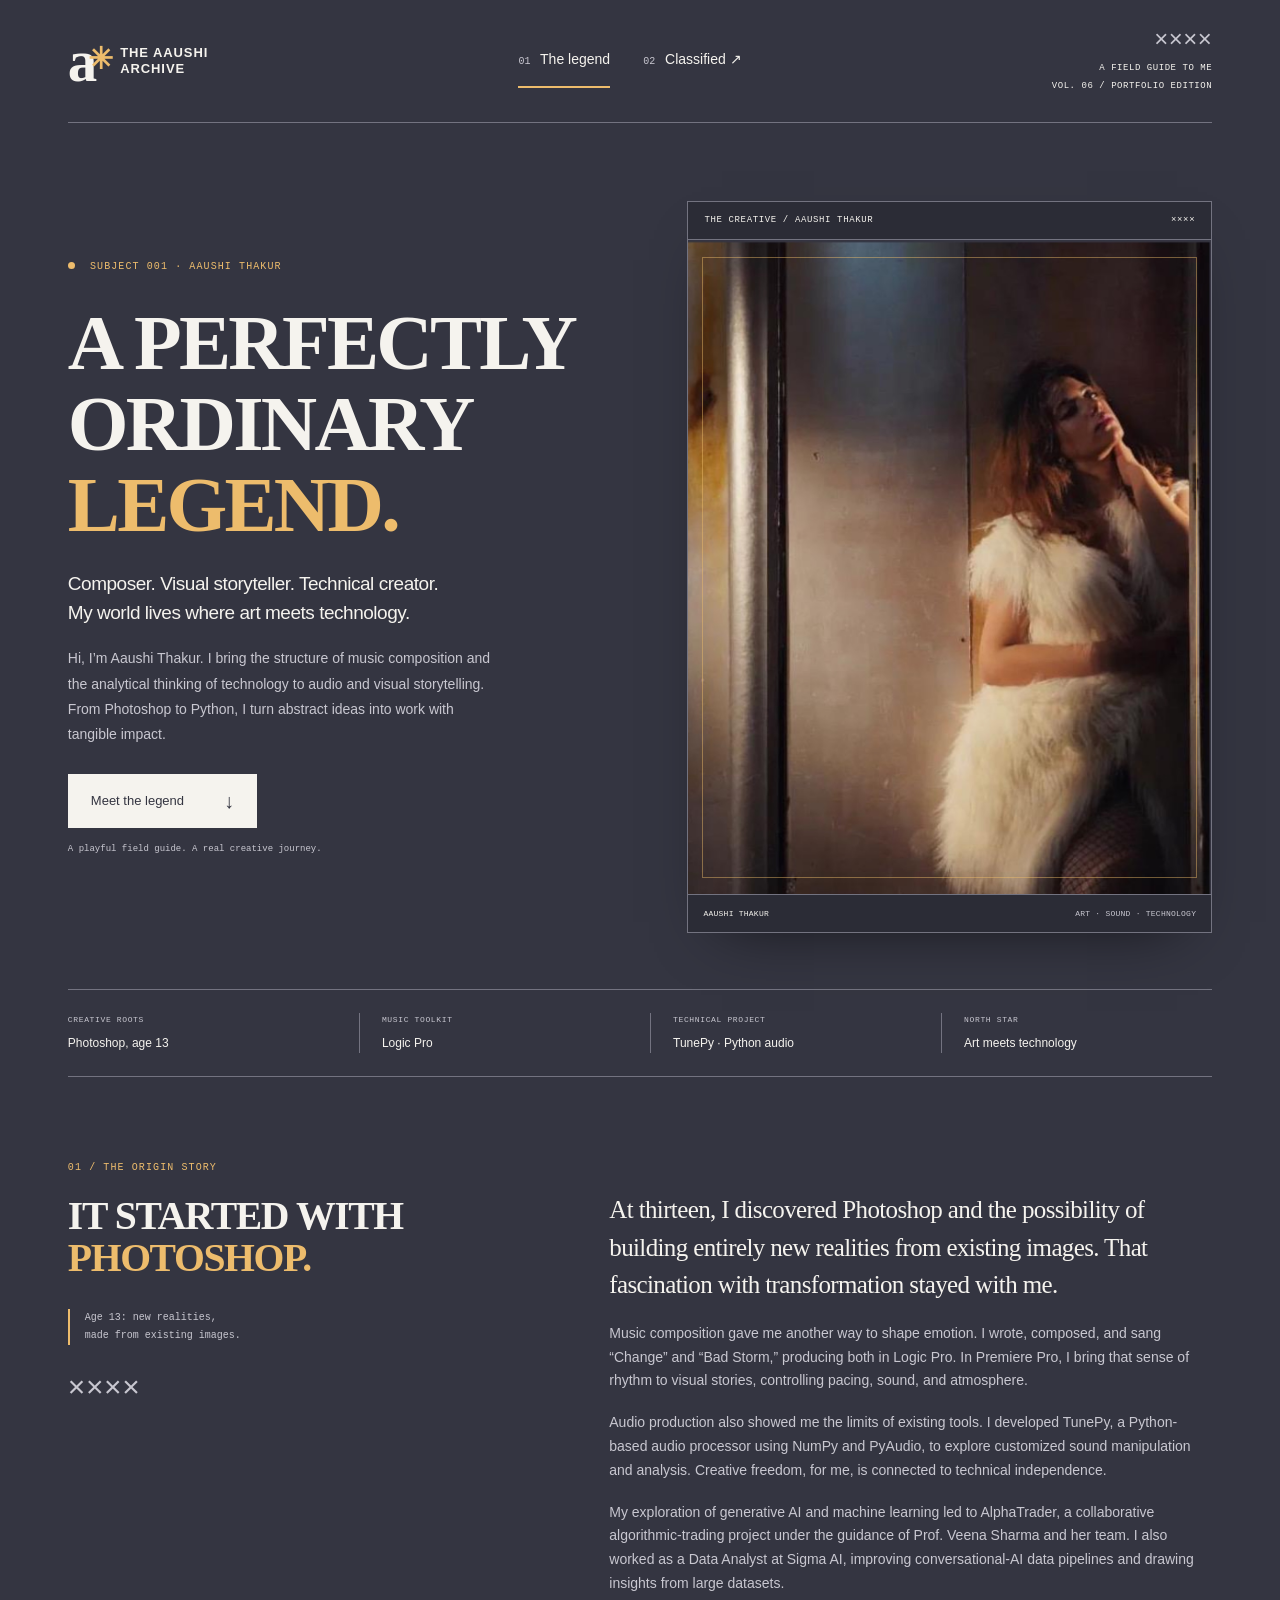
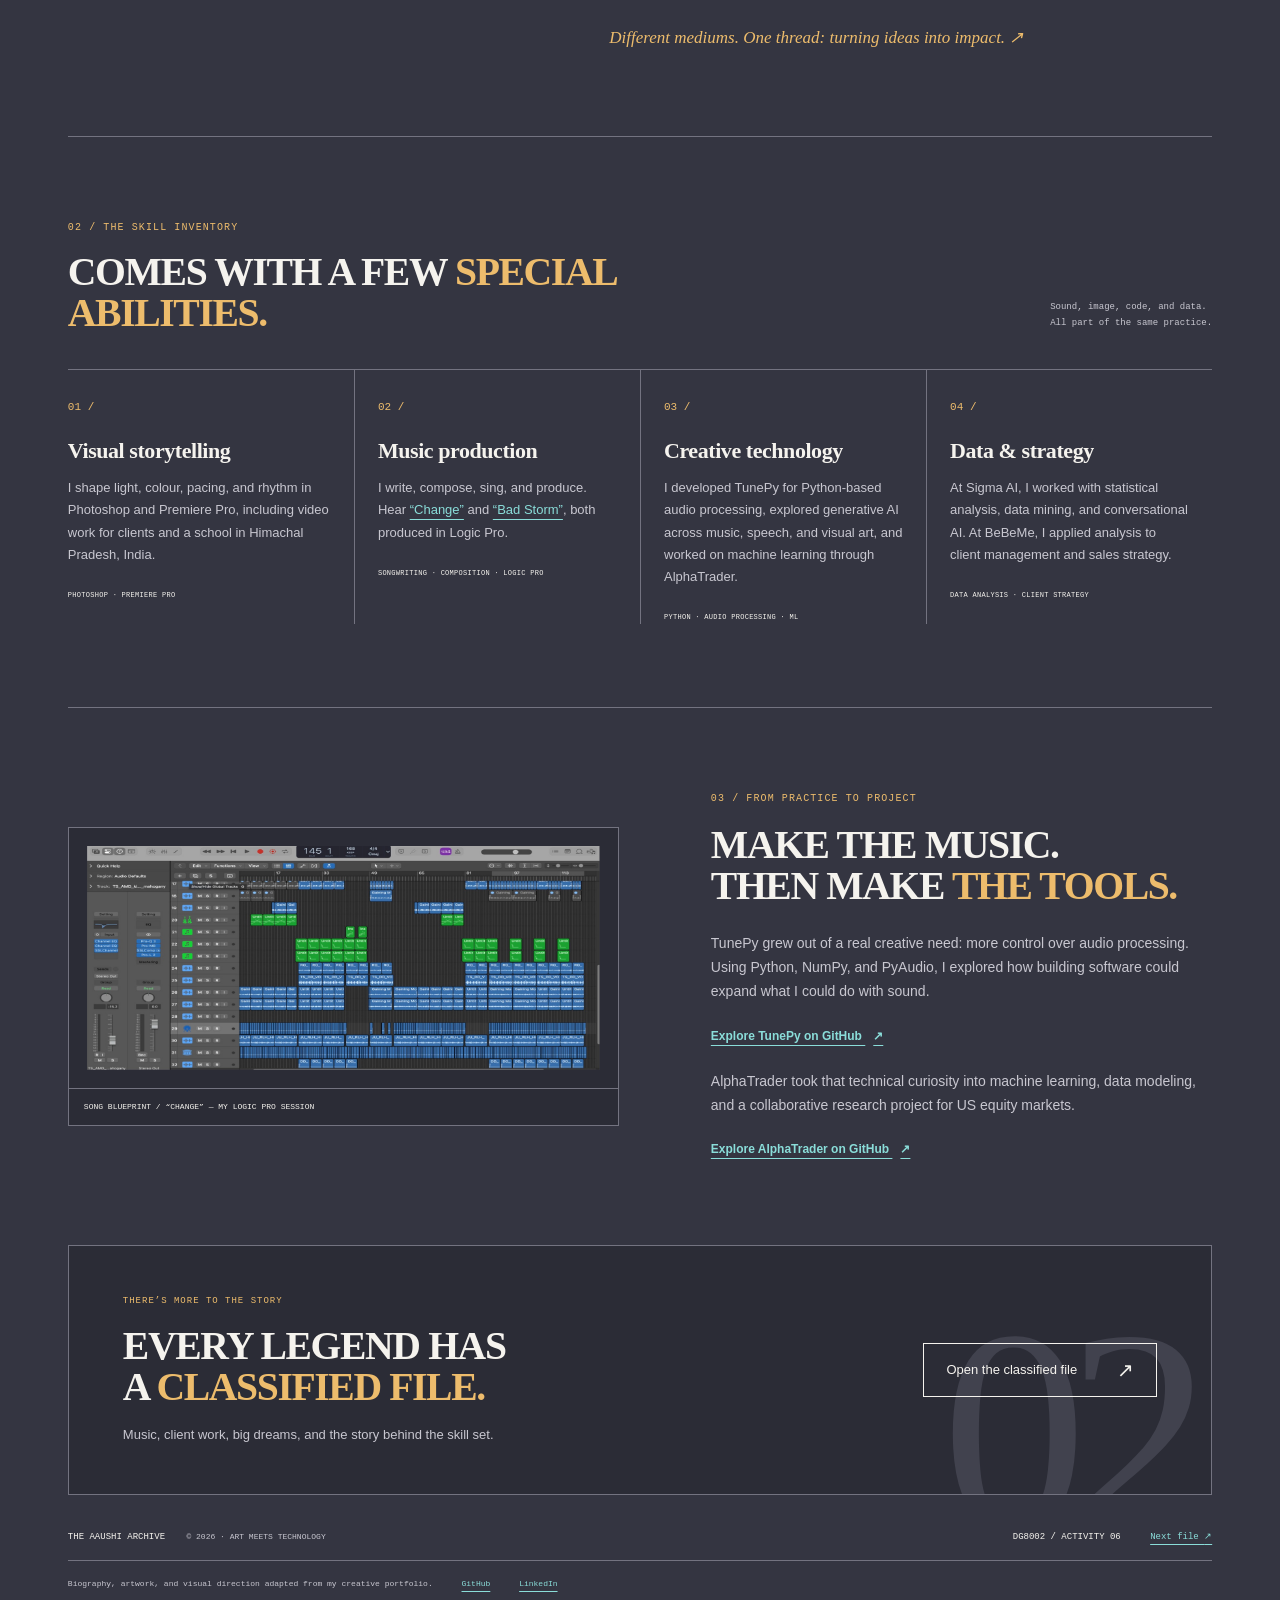
==== index.html @ 9a1c53f9 "My Introduction Website" ====
<!DOCTYPE html>
<html lang="en">
  <head>
    <meta charset="UTF-8">
    <meta name="viewport" content="width=device-width, initial-scale=1.0">
    <meta name="description" content="Meet Aaushi Thakur: composer, visual storyteller, and technical creator. Explore her journey through Photoshop, music production, Python audio tools, and machine learning.">
    <meta name="theme-color" content="#343541">
    <title>The Aaushi Archive — A Totally Accurate Guide to Me</title>
    <link rel="icon" href="assets/favicon.svg" type="image/svg+xml">
    <link rel="stylesheet" href="styles.css">
  </head>
  <body>
    <a class="skip-link" href="#main">Skip to content</a>
    <div class="page-shell">
      <header class="site-header">
        <a class="brand" href="index.html" aria-label="The Aaushi Archive — home"><span class="brand-mark" aria-hidden="true">a<span>✳</span></span><span>THE AAUSHI<br>ARCHIVE</span></a>
        <nav aria-label="Main navigation">
          <a href="index.html" aria-current="page"><span class="nav-number">01</span> The legend</a>
          <a href="Classified.html"><span class="nav-number">02</span> Classified <span aria-hidden="true">↗</span></a>
        </nav>
        <span class="header-note">A FIELD GUIDE TO ME<br>VOL. 06 / PORTFOLIO EDITION</span>
      </header>
      <main id="main">
        <section class="hero" aria-labelledby="intro-title">
          <div class="hero-copy">
            <p class="eyebrow"><span class="status-dot" aria-hidden="true"></span> SUBJECT 001 · AAUSHI THAKUR</p>
            <h1 id="intro-title">A perfectly<br>ordinary<br><em>legend.</em></h1>
            <p class="hero-description">Composer. Visual storyteller. Technical creator.<br class="desktop-break"> My world lives where art meets technology.</p>
            <p class="intro-note">Hi, I’m Aaushi Thakur. I bring the structure of music composition and the analytical thinking of technology to audio and visual storytelling. From Photoshop to Python, I turn abstract ideas into work with tangible impact.</p>
            <a class="button" href="#origin">Meet the legend <span aria-hidden="true">↓</span></a>
            <p class="small-note">A playful field guide. A real creative journey.</p>
          </div>
          <figure class="portrait-figure">
            <div class="portrait-label">
              <span>THE CREATIVE / AAUSHI THAKUR</span>
              <span aria-hidden="true">××××</span>
            </div>
            <img src="assets/aaushi-white-fur-portrait.jpg" width="2093" height="1420" fetchpriority="high" decoding="async" alt="Portrait of Aaushi Thakur wearing white fur against an industrial metal wall in warm, moody light.">
            <figcaption><span>AAUSHI THAKUR</span><span>ART · SOUND · TECHNOLOGY</span></figcaption>
          </figure>
        </section>
        <div class="specimen-strip" role="group" aria-label="Creative profile at a glance">
          <p><span>CREATIVE ROOTS</span> Photoshop, age 13</p>
          <p><span>MUSIC TOOLKIT</span> Logic Pro</p>
          <p><span>TECHNICAL PROJECT</span> TunePy · Python audio</p>
          <p><span>NORTH STAR</span> Art meets technology</p>
        </div>
        <section class="origin-section section-space" id="origin" aria-labelledby="origin-title">
          <div class="section-intro">
            <p class="eyebrow">01 / THE ORIGIN STORY</p>
            <h2 id="origin-title">It started with<br><em>Photoshop.</em></h2>
            <p class="margin-note">Age 13: new realities,<br>made from existing images.</p>
          </div>
          <div class="origin-story">
            <p class="lead">At thirteen, I discovered Photoshop and the possibility of building entirely new realities from existing images. That fascination with transformation stayed with me.</p>
            <p>Music composition gave me another way to shape emotion. I wrote, composed, and sang “Change” and “Bad Storm,” producing both in Logic Pro. In Premiere Pro, I bring that sense of rhythm to visual stories, controlling pacing, sound, and atmosphere.</p>
            <p>Audio production also showed me the limits of existing tools. I developed TunePy, a Python-based audio processor using NumPy and PyAudio, to explore customized sound manipulation and analysis. Creative freedom, for me, is connected to technical independence.</p>
            <p>My exploration of generative AI and machine learning led to AlphaTrader, a collaborative algorithmic-trading project under the guidance of Prof. Veena Sharma and her team. I also worked as a Data Analyst at Sigma AI, improving conversational-AI data pipelines and drawing insights from large datasets.</p>
            <p class="handwritten-note">Different mediums. One thread: turning ideas into impact. <span aria-hidden="true">↗</span></p>
          </div>
        </section>
        <section class="abilities-section section-space" id="abilities" aria-labelledby="abilities-title">
          <div class="section-heading">
            <div>
              <p class="eyebrow">02 / THE SKILL INVENTORY</p>
              <h2 id="abilities-title">Comes with a few <em>special abilities.</em></h2>
            </div>
            <p>Sound, image, code, and data.<br>All part of the same practice.</p>
          </div>
          <ul class="ability-list">
            <li>
              <span class="ability-number" aria-hidden="true">01 /</span>
              <h3>Visual storytelling</h3>
              <p>I shape light, colour, pacing, and rhythm in Photoshop and Premiere Pro, including video work for clients and a school in Himachal Pradesh, India.</p>
              <span class="skill-tag">PHOTOSHOP · PREMIERE PRO</span>
            </li>
            <li>
              <span class="ability-number" aria-hidden="true">02 /</span>
              <h3>Music production</h3>
              <p>I write, compose, sing, and produce. Hear <a href="https://drive.google.com/file/d/1lHbzd5vDPGWAVxZkyqDGx-YclH-ZQ3bs/view?usp=drive_link">“Change”</a> and <a href="https://drive.google.com/file/d/1rEpAM7dPAzWZSKZntVN8o9pRgcnhwko2/view?usp=drive_link">“Bad Storm”</a>, both produced in Logic Pro.</p>
              <span class="skill-tag">SONGWRITING · COMPOSITION · LOGIC PRO</span>
            </li>
            <li>
              <span class="ability-number" aria-hidden="true">03 /</span>
              <h3>Creative technology</h3>
              <p>I developed TunePy for Python-based audio processing, explored generative AI across music, speech, and visual art, and worked on machine learning through AlphaTrader.</p>
              <span class="skill-tag">PYTHON · AUDIO PROCESSING · ML</span>
            </li>
            <li>
              <span class="ability-number" aria-hidden="true">04 /</span>
              <h3>Data &amp; strategy</h3>
              <p>At Sigma AI, I worked with statistical analysis, data mining, and conversational AI. At BeBeMe, I applied analysis to client management and sales strategy.</p>
              <span class="skill-tag">DATA ANALYSIS · CLIENT STRATEGY</span>
            </li>
          </ul>
        </section>
        <section class="workshop-section section-space" aria-labelledby="workshop-title">
          <figure class="workshop-image">
            <img src="assets/portfolio-change-session.jpg" width="1576" height="688" loading="lazy" alt="The Logic Pro production session for Aaushi’s song Change, showing layered blue and green tracks arranged along the timeline.">
            <figcaption>SONG BLUEPRINT / “CHANGE” — MY LOGIC PRO SESSION</figcaption>
          </figure>
          <div class="workshop-copy">
            <p class="eyebrow">03 / FROM PRACTICE TO PROJECT</p>
            <h2 id="workshop-title">Make the music.<br>Then make <em>the tools.</em></h2>
            <p>TunePy grew out of a real creative need: more control over audio processing. Using Python, NumPy, and PyAudio, I explored how building software could expand what I could do with sound.</p>
            <a class="text-link" href="https://github.com/aaushithakur/TunePy">Explore TunePy on GitHub <span aria-hidden="true">↗</span></a>
            <p>AlphaTrader took that technical curiosity into machine learning, data modeling, and a collaborative research project for US equity markets.</p>
            <a class="text-link" href="https://github.com/aaushithakur/AlphaTrader">Explore AlphaTrader on GitHub <span aria-hidden="true">↗</span></a>
          </div>
        </section>
        <section class="next-file" aria-labelledby="next-title">
          <div>
            <p class="eyebrow">THERE’S MORE TO THE STORY</p>
            <h2 id="next-title">Every legend has<br>a <em>classified file.</em></h2>
            <p>Music, client work, big dreams, and the story behind the skill set.</p>
          </div>
          <a class="button button-light" href="Classified.html">Open the classified file <span aria-hidden="true">↗</span></a>
          <span class="file-number" aria-hidden="true">02</span>
        </section>
      </main>
      <footer class="site-footer">
        <p>THE AAUSHI ARCHIVE <span>© 2026 · ART MEETS TECHNOLOGY</span></p>
        <p>DG8002 / ACTIVITY 06 <a href="Classified.html">Next file <span aria-hidden="true">↗</span></a></p>
        <p class="footer-disclaimer">Biography, artwork, and visual direction adapted from my creative portfolio. <a href="https://github.com/aaushithakur">GitHub</a> <a href="https://www.linkedin.com/in/aaushi-thakur/">LinkedIn</a></p>
      </footer>
    </div>
  </body>
</html>
---- styles.css ----
/* Portfolio edition: charcoal, ivory serif type, fine frames, teal, and gold. */
:root {
  color-scheme: dark;
  --paper: #343541;
  --ink: #f5f3ee;
  --muted: #c8c7d0;
  --accent: #edbc6c;
  --link: #8addd9;
  --line: #737380;
  --wash: #3b3c49;
  --surface: #2b2c36;
  --serif: "Times New Roman", Georgia, serif;
  --sans: "Avenir Next", Avenir, "Segoe UI", sans-serif;
  --mono: "SFMono-Regular", Consolas, "Liberation Mono", monospace;
}
* { box-sizing: border-box; }
html { scroll-behavior: smooth; scroll-padding-top: 24px; }
body { margin: 0; color: var(--ink); background: var(--paper); font-family: var(--sans); font-size: 16px; line-height: 1.7; }
::selection { color: var(--paper); background: var(--ink); }
a { color: inherit; text-underline-offset: 5px; }
a:hover { color: var(--accent); }
a:focus-visible { outline: 3px solid var(--accent); outline-offset: 6px; }
.ability-list a, .facts-list a, .text-link, .site-footer a { color: var(--link); }
.ability-list a:hover, .facts-list a:hover, .text-link:hover, .site-footer a:hover { color: var(--accent); }
img { display: block; max-width: 100%; height: auto; }
figure, p, h1, h2, h3 { margin: 0; }
p + p { margin-top: 18px; }
h1, h2 { font-family: var(--serif); font-weight: 700; letter-spacing: -0.035em; line-height: 1.04; text-transform: uppercase; }
h1 { font-size: clamp(52px, 6.1vw, 92px); }
h2 { font-size: clamp(32px, 3.1vw, 46px); }
h3 { font-family: var(--serif); font-size: 22px; line-height: 1.25; font-weight: 700; letter-spacing: -0.02em; }
em { color: var(--accent); font-style: normal; font-weight: inherit; }
.page-shell { max-width: 1512px; margin-inline: auto; padding-inline: clamp(22px, 5.3vw, 80px); }
.skip-link { position: fixed; top: -100px; left: 20px; z-index: 10; padding: 12px 22px; color: var(--paper); background: var(--ink); }
.skip-link:focus { top: 12px; }
.site-header { min-height: 123px; display: flex; align-items: center; gap: 35px; border-bottom: 1px solid var(--line); }
.brand { display: flex; align-items: center; gap: 12px; text-decoration: none; font-size: 13px; font-weight: 750; line-height: 1.25; letter-spacing: 0.07em; }
.brand-mark { font-family: var(--serif); font-weight: 700; font-size: 59px; letter-spacing: -0.12em; line-height: 1; }
.brand-mark span { display: inline-block; color: var(--accent); font-family: var(--sans); font-size: 30px; transform: translate(-2px, -12px); }
.site-header nav { display: flex; align-self: stretch; align-items: center; gap: 33px; margin-inline: auto; }
.site-header nav a { padding: 14px 0; text-decoration: none; font-size: 14px; border-bottom: 2px solid transparent; }
.site-header nav a[aria-current="page"] { border-color: var(--accent); }
.nav-number { font-family: var(--mono); font-size: 10px; color: var(--muted); margin-right: 6px; }
.header-note { font-family: var(--mono); font-size: 9px; letter-spacing: 0.06em; text-align: right; line-height: 1.9; }
.header-note::before { content: "××××"; display: block; color: var(--muted); font-family: var(--sans); font-size: 24px; font-weight: 200; letter-spacing: 0.02em; line-height: 1; margin-bottom: 9px; }
.hero { display: grid; grid-template-columns: 1.05fr 1fr; gap: 6%; align-items: center; padding-block: 60px 56px; }
.eyebrow { color: var(--accent); font-family: var(--mono); font-size: 10px; letter-spacing: 0.11em; line-height: 1.6; font-weight: 500; }
.status-dot { display: inline-block; width: 7px; height: 7px; border-radius: 50%; background: var(--accent); margin-right: 8px; }
.hero h1 { margin-block: 27px 25px; }
.hero-description { font-size: 19px; line-height: 1.5; letter-spacing: -0.025em; }
.intro-note { max-width: 430px; font-size: 14px; color: var(--muted); line-height: 1.8; margin-top: 19px; }
.button { display: inline-flex; align-items: center; justify-content: space-between; gap: 40px; background: var(--ink); color: var(--paper); padding: 15px 22px; font-size: 13px; text-decoration: none; margin-top: 27px; border: 1px solid var(--ink); transition: background 150ms, color 150ms; }
.button:hover { background: var(--accent); border-color: var(--accent); color: var(--paper); }
.button span { font-size: 20px; line-height: 1; }
.small-note { font-family: var(--mono); font-size: 9px; color: var(--muted); line-height: 1.8; margin-top: 13px; }
.portrait-figure { position: relative; margin-top: 18px; border: 1px solid var(--line); background: var(--surface); box-shadow: 0 24px 60px -35px rgba(0, 0, 0, 0.7); }
.portrait-figure::after { content: ""; position: absolute; inset: 55px 14px 54px; border: 1px solid rgba(237, 188, 108, 0.45); pointer-events: none; }
.portrait-label { display: flex; justify-content: space-between; gap: 12px; border-bottom: 1px solid var(--line); padding: 11px 16px; font-family: var(--mono); font-size: 9px; letter-spacing: 0.07em; }
.portrait-figure img { width: 100%; aspect-ratio: 4 / 5; object-fit: cover; object-position: right center; }
.portrait-figure figcaption { display: flex; justify-content: space-between; gap: 10px; padding: 12px 15px; font-family: var(--mono); font-size: 8px; letter-spacing: 0.03em; border-top: 1px solid var(--line); line-height: 1.7; }
.portrait-figure figcaption span:last-child { color: var(--muted); }
.specimen-strip { display: grid; grid-template-columns: repeat(4, 1fr); border-block: 1px solid var(--line); padding-block: 23px; gap: 20px; }
.specimen-strip p { margin: 0; font-size: 12px; padding-inline: 22px; border-left: 1px solid var(--line); }
.specimen-strip p:first-child { padding-left: 0; border-left: 0; }
.specimen-strip span { display: block; font-family: var(--mono); color: var(--muted); font-size: 8px; letter-spacing: 0.08em; margin-bottom: 6px; }
.section-space { padding-block: 83px; border-bottom: 1px solid var(--line); }
.origin-section, .survival-section, .ambitions-section { display: grid; grid-template-columns: 0.85fr 1.2fr; gap: 10%; }
.section-intro h2 { margin-block: 20px 24px; }
.section-intro::after { content: "××××"; display: block; margin-top: 27px; color: var(--muted); font-family: var(--sans); font-size: 30px; font-weight: 200; letter-spacing: 0.02em; line-height: 1; }
.section-intro > p:not(.eyebrow):not(.margin-note) { max-width: 350px; color: var(--muted); font-size: 14px; }
.margin-note { border-left: 2px solid var(--accent); padding-left: 15px; font-family: var(--mono); color: var(--muted); font-size: 10px; line-height: 1.8; margin-top: 30px; }
.origin-story { padding-top: 31px; max-width: 610px; }
.origin-story p { font-size: 14px; color: var(--muted); }
.origin-story .lead { font-family: var(--serif); font-size: 25px; line-height: 1.5; letter-spacing: -0.025em; color: var(--ink); }
.origin-story .handwritten-note { color: var(--accent); font-family: var(--serif); font-size: 17px; font-style: italic; margin-top: 28px; }
.section-heading { display: flex; align-items: flex-end; justify-content: space-between; gap: 30px; margin-bottom: 35px; }
.section-heading h2 { max-width: 700px; margin-top: 16px; }
.section-heading > p { font-family: var(--mono); color: var(--muted); font-size: 9px; line-height: 1.8; flex-shrink: 0; margin-bottom: 3px; }
.ability-list { list-style: none; display: grid; grid-template-columns: repeat(4, 1fr); padding: 0; margin: 0; border-top: 1px solid var(--line); }
.ability-list li { padding: 28px 23px 0; border-left: 1px solid var(--line); }
.ability-list li:first-child { padding-left: 0; border-left: 0; }
.ability-number { font-family: var(--mono); color: var(--accent); font-size: 11px; display: block; margin-bottom: 20px; }
.ability-list p { font-size: 13px; color: var(--muted); margin-top: 13px; }
.skill-tag { display: block; font-family: var(--mono); font-size: 7px; letter-spacing: 0.04em; margin-top: 24px; }
.workshop-section { display: grid; grid-template-columns: 1.1fr 1fr; gap: 8%; align-items: center; border-bottom: 0; }
.workshop-image { border: 1px solid var(--line); background: var(--surface); }
.workshop-image img { width: 100%; padding: 18px; }
.workshop-image figcaption { border-top: 1px solid var(--line); padding: 11px 15px; font-family: var(--mono); font-size: 8px; }
.workshop-copy h2 { margin-block: 18px 25px; }
.workshop-copy > p:not(.eyebrow):not(.small-note) { font-size: 14px; color: var(--muted); }
.text-link { display: inline-block; font-size: 12px; margin-top: 22px; font-weight: 600; }
.text-link span { margin-left: 8px; }
.workshop-copy .text-link + p { margin-top: 22px; }
.next-file { display: flex; justify-content: space-between; align-items: center; gap: 30px; position: relative; overflow: hidden; padding: 48px 54px; background: var(--surface); color: var(--ink); border: 1px solid var(--line); }
.next-file > div, .next-file > a { position: relative; z-index: 1; }
.next-file .eyebrow { color: var(--accent); font-size: 9px; }
.next-file h2 { margin-block: 18px 15px; }
.next-file h2 em { color: var(--accent); }
.next-file p:not(.eyebrow) { font-size: 13px; max-width: 400px; color: var(--muted); }
.button-light { background: transparent; color: var(--ink); border-color: var(--ink); margin: 0; flex-shrink: 0; }
.file-number { position: absolute; right: 20px; bottom: -83px; color: #41424e; font-size: 290px; font-family: var(--serif); line-height: 1; letter-spacing: -0.07em; pointer-events: none; }
.site-footer { display: flex; flex-wrap: wrap; justify-content: space-between; gap: 15px; padding-block: 35px 24px; font-family: var(--mono); font-size: 9px; }
.site-footer p { margin: 0; }
.site-footer p > span { margin-left: 16px; color: var(--muted); font-size: 8px; }
.site-footer a { margin-left: 24px; }
.site-footer .footer-disclaimer { width: 100%; font-size: 8px; color: var(--muted); border-top: 1px solid var(--line); padding-top: 16px; }
/* Classified file */
.classified-hero { display: grid; grid-template-columns: 1.15fr 0.85fr; gap: 12%; align-items: center; padding-block: 64px; }
.classified-hero h1 { margin-block: 28px; }
.classified-hero .hero-description { max-width: 400px; }
.dossier-cover { position: relative; background: var(--wash); border: 1px solid var(--line); padding: 27px 29px; outline: 1px solid var(--line); outline-offset: 9px; }
.dossier-cover > .eyebrow { font-size: 8px; border-bottom: 1px solid var(--line); padding-bottom: 15px; }
.dossier-symbol { display: block; color: var(--muted); font-size: 37px; font-weight: 200; line-height: 1; margin-block: 24px 22px; letter-spacing: 0.02em; }
.restricted-stamp { color: var(--accent); border: 1px solid var(--accent); display: inline-block; padding: 5px 10px; font-family: var(--mono); font-size: 12px; font-weight: 500; letter-spacing: 0.1em; margin-bottom: 22px; }
.dossier-title { font-family: var(--serif); font-size: 31px; font-weight: 700; line-height: 1.1; letter-spacing: -0.025em; }
.dossier-details { border-top: 1px solid var(--line); margin-top: 24px; padding-top: 15px; }
.dossier-details p { margin: 7px 0; font-size: 11px; }
.dossier-details span { display: inline-block; width: 102px; font-family: var(--mono); font-size: 8px; color: var(--muted); }
.dossier-cover .small-note { border-top: 1px solid var(--line); padding-top: 14px; font-size: 8px; }
.section-nav { display: grid; grid-template-columns: repeat(4, 1fr); border-block: 1px solid var(--line); }
.section-nav a { display: flex; justify-content: space-between; gap: 10px; text-decoration: none; font-family: var(--mono); font-size: 10px; padding: 20px 16px; border-right: 1px solid var(--line); }
.section-nav a:first-child { padding-left: 0; }
.section-nav a:last-child { border-right: 0; }
.facts-list { display: grid; grid-template-columns: repeat(3, 1fr); gap: 35px; list-style: none; padding: 0; margin: 0; }
.facts-list li { padding-top: 22px; border-top: 1px solid var(--line); }
.fact-symbol { display: block; font-family: var(--serif); font-size: 57px; color: var(--accent); line-height: 1; margin-bottom: 24px; }
.facts-list .eyebrow { font-size: 8px; margin-bottom: 12px; }
.facts-list h3 { max-width: 280px; font-size: 23px; }
.facts-list p:last-child { color: var(--muted); font-size: 13px; margin-top: 15px; }
.survival-list { counter-reset: step; list-style: none; margin: 0; padding: 0; }
.survival-list li { counter-increment: step; padding: 0 0 24px 53px; margin-bottom: 24px; position: relative; border-bottom: 1px solid var(--line); }
.survival-list li:last-child { border-bottom: 0; padding-bottom: 0; margin-bottom: 0; }
.survival-list li::before { content: counter(step, decimal-leading-zero); position: absolute; left: 0; top: 1px; color: var(--accent); font-family: var(--mono); font-size: 13px; }
.survival-list p { font-size: 13px; color: var(--muted); margin-top: 8px; }
.weakness-grid { display: grid; grid-template-columns: 0.85fr 1.2fr; gap: 10%; }
.weakness-callout { padding: 30px; border: 1px solid var(--line); background: var(--wash); font-family: var(--serif); font-size: 23px; line-height: 1.4; }
.weakness-callout > span { display: block; color: var(--accent); font-size: 55px; line-height: 1; margin-bottom: 26px; }
.weakness-callout strong { font-weight: 400; font-size: 34px; letter-spacing: -0.03em; }
.weakness-copy h3:not(:first-child) { margin-top: 22px; }
.weakness-copy p { font-size: 13px; color: var(--muted); margin-top: 8px; }
.ambitions-section { border-bottom: 0; }
.ambitions-list { padding: 0; margin: 0; list-style: none; }
.ambitions-list li { border-left: 1px solid var(--accent); padding: 0 0 30px 26px; position: relative; }
.ambitions-list li:last-child { padding-bottom: 0; }
.ambitions-list li::before { content: ""; position: absolute; left: -4px; top: 7px; width: 7px; height: 7px; background: var(--accent); border-radius: 50%; }
.ambitions-list .eyebrow { color: var(--accent); font-size: 8px; }
.ambitions-list h3 { margin-top: 6px; }
.ambitions-list p { color: var(--muted); font-size: 13px; margin-top: 8px; }
@media (min-width: 1512px) { h1 { font-size: 92px; } }
@media (max-width: 1050px) {
  .header-note { display: none; }
  .site-header nav { margin-left: auto; margin-right: 0; }
  .hero { gap: 5%; }
  .hero-description { font-size: 17px; }
  .intro-note { font-size: 13px; }
  .ability-list { grid-template-columns: repeat(2, 1fr); gap: 30px 0; }
  .ability-list li:nth-child(3) { border-left: 0; padding-left: 0; }
  .section-heading > p { display: none; }
  .section-space { padding-block: 64px; }
  .next-file { padding: 40px 30px; }
  .classified-hero { gap: 7%; }
  .dossier-cover { padding: 24px; }
  .restricted-stamp { font-size: 14px; right: 10px; }
}
@media (max-width: 720px) {
  .site-header { min-height: 96px; gap: 15px; }
  .brand { font-size: 10px; gap: 6px; }
  .brand-mark { font-size: 45px; }
  .brand-mark span { font-size: 23px; }
  .site-header nav { gap: 17px; }
  .site-header nav a { font-size: 12px; }
  .nav-number { display: none; }
  .hero { grid-template-columns: 1fr; gap: 35px; padding-block: 38px; }
  .hero h1 { font-size: clamp(44px, 11.6vw, 72px); }
  .hero-description { font-size: 18px; }
  .intro-note { max-width: 480px; font-size: 14px; }
  .portrait-figure { max-width: 500px; width: calc(100% - 8px); margin: 0; }
  .portrait-figure img { max-height: 520px; object-fit: cover; object-position: right center; }
  .specimen-strip { grid-template-columns: repeat(2, 1fr); gap: 24px 14px; }
  .specimen-strip p { font-size: 11px; padding-left: 14px; }
  .specimen-strip p:nth-child(3) { border-left: 0; padding-left: 0; }
  .origin-section, .survival-section, .ambitions-section, .weakness-grid { grid-template-columns: 1fr; gap: 30px; }
  .section-space { padding-block: 48px; }
  h2 { font-size: clamp(30px, 7.6vw, 40px); }
  .section-intro h2 { margin-top: 14px; }
  .margin-note { margin-top: 23px; }
  .origin-story { padding-top: 0; }
  .origin-story .lead { font-size: 23px; }
  .ability-list li { padding: 22px 16px 0; }
  .ability-list h3 { font-size: 19px; }
  .skill-tag { font-size: 7px; }
  .workshop-section { grid-template-columns: 1fr; gap: 30px; }
  .workshop-image { order: 1; }
  .next-file { flex-direction: column; align-items: flex-start; padding: 32px 24px; gap: 25px; }
  .next-file h2 { font-size: clamp(27px, 7vw, 38px); }
  .next-file p:not(.eyebrow) { max-width: 300px; }
  .file-number { font-size: 240px; bottom: -65px; right: 0; }
  .site-footer { flex-direction: column; gap: 12px; }
  .site-footer p > span { display: block; margin: 5px 0 0; }
  .site-footer .footer-disclaimer { margin-top: 3px; }
  .classified-hero { grid-template-columns: 1fr; padding-block: 38px 46px; gap: 34px; }
  .classified-hero h1 { font-size: clamp(48px, 12vw, 78px); }
  .dossier-cover { max-width: 380px; width: calc(100% - 12px); margin-inline: auto; }
  .section-nav { grid-template-columns: repeat(2, 1fr); }
  .section-nav a { font-size: 9px; }
  .section-nav a:nth-child(2) { border-right: 0; }
  .section-nav a:nth-child(3) { padding-left: 0; }
  .section-nav a:nth-child(-n+2) { border-bottom: 1px solid var(--line); }
  .facts-list { grid-template-columns: 1fr; gap: 28px; }
  .facts-list li { padding-left: 60px; position: relative; }
  .fact-symbol { position: absolute; left: 0; top: 24px; font-size: 40px; }
  .facts-list h3 { max-width: none; }
  .weakness-callout strong br { display: none; }
}
@media (prefers-reduced-motion: reduce) {
  html { scroll-behavior: auto; }
  .button { transition: none; }
}
@media print {
  body { --paper: white; --ink: #17171c; --muted: #40404b; --accent: #62431d; --line: #b5b5b5; --wash: #f5f5f5; --link: #1b5357; --surface: white; background: white; color: black; font-size: 11pt; }
  .page-shell { padding: 0; max-width: none; }
  .site-header { min-height: 70px; }
  .site-header nav, .button, .next-file, .section-nav, .skip-link { display: none; }
  .hero, .classified-hero { padding-block: 25px; }
  h1, .hero h1, .classified-hero h1 { font-size: 54pt; }
  h2 { font-size: 28pt; }
  .section-space { padding-block: 25px; }
  .portrait-figure, .workshop-image, .dossier-cover { break-inside: avoid; }
  .portrait-figure { box-shadow: none; }
  .dossier-cover { transform: none; box-shadow: none; }
  .ability-list li, .facts-list li, .survival-list li, .ambitions-list li { break-inside: avoid; }
  a[href^="https://"]::after { content: " (" attr(href) ")"; font-size: 8pt; }
}
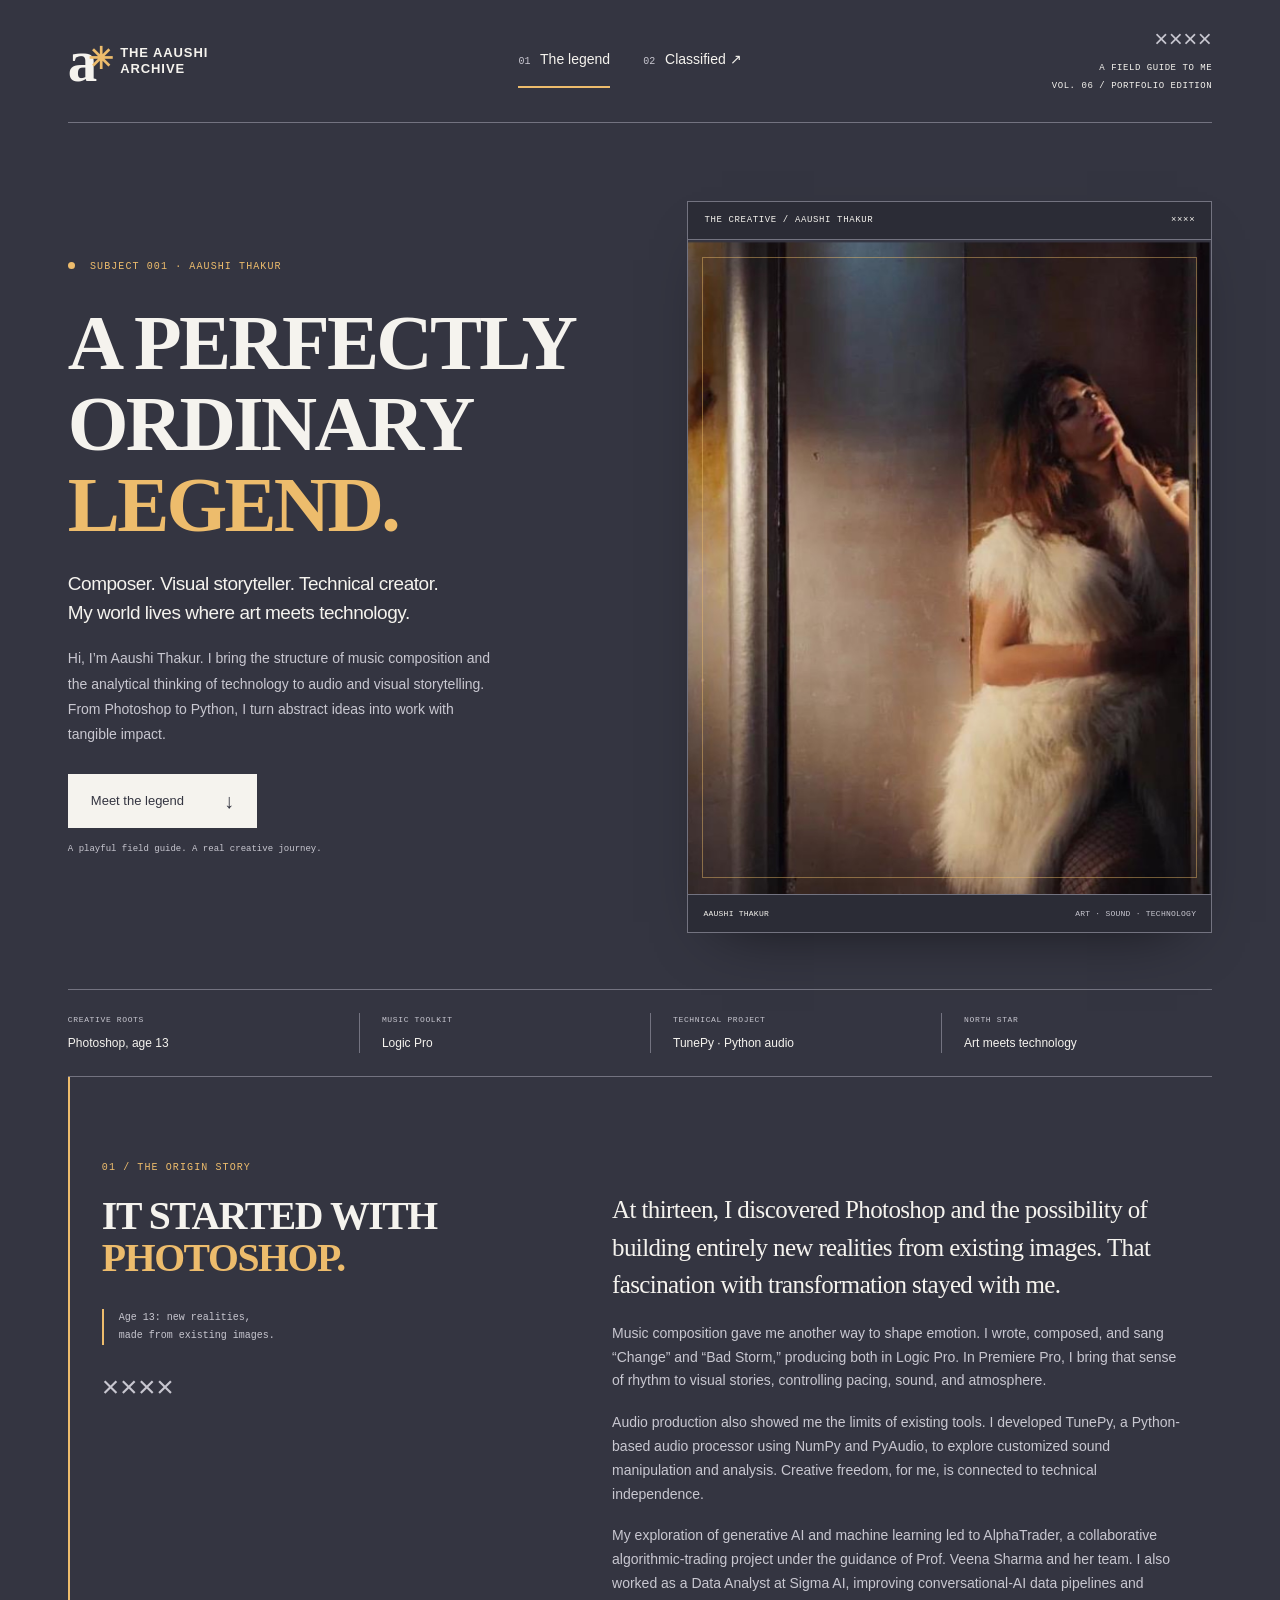
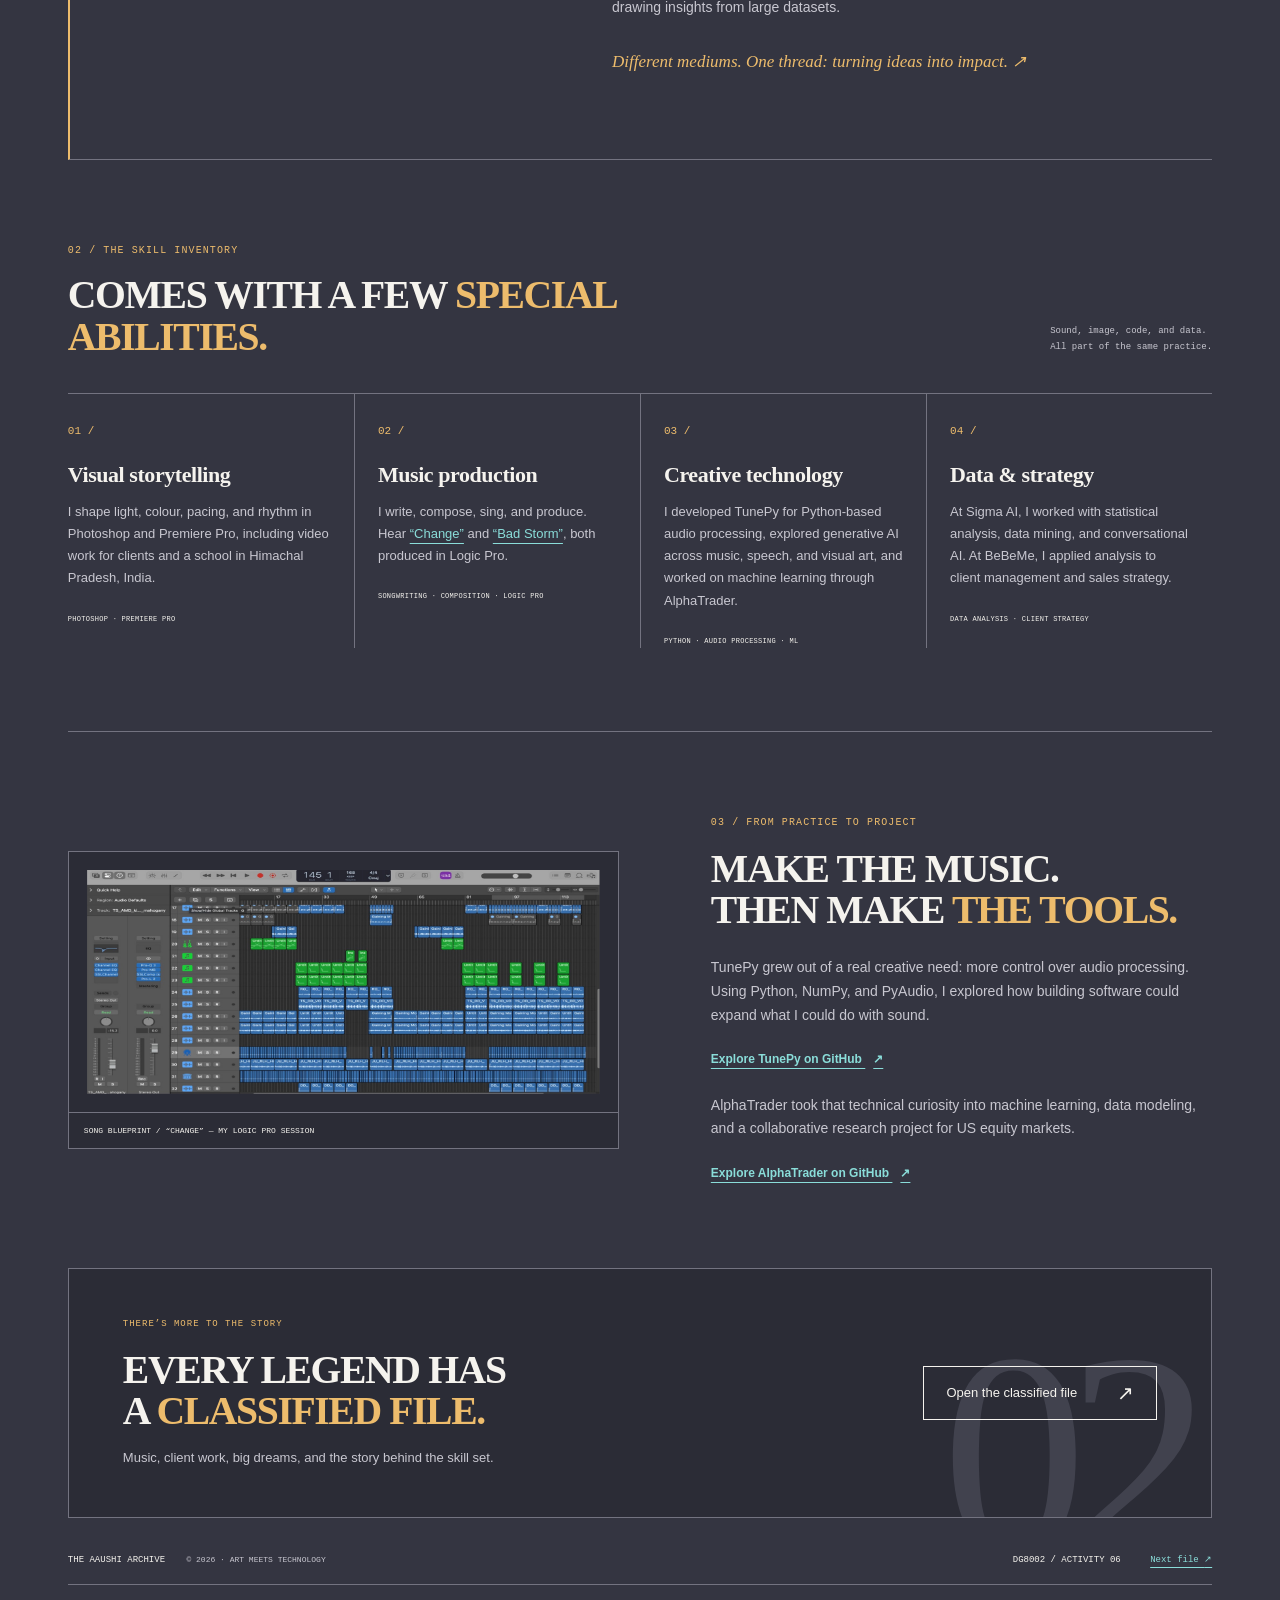
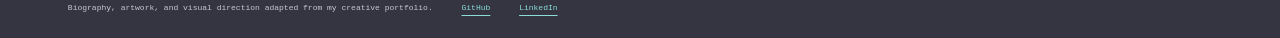
==== commit d1c50cc4: "Improve mobile skills layout and highlight the origin story" ====
--- a/index.html
+++ b/index.html
@@ -7,7 +7,7 @@
     <meta name="theme-color" content="#343541">
     <title>The Aaushi Archive — A Totally Accurate Guide to Me</title>
     <link rel="icon" href="assets/favicon.svg" type="image/svg+xml">
-    <link rel="stylesheet" href="styles.css">
+    <link rel="stylesheet" href="style.css">
   </head>
   <body>
     <a class="skip-link" href="#main">Skip to content</a>
--- a/style.css
+++ b/style.css
@@ -0,0 +1,243 @@
+/* Portfolio edition: charcoal, ivory serif type, fine frames, teal, and gold. */
+:root {
+  color-scheme: dark;
+  --paper: #343541;
+  --ink: #f5f3ee;
+  --muted: #c8c7d0;
+  --accent: #edbc6c;
+  --link: #8addd9;
+  --line: #737380;
+  --wash: #3b3c49;
+  --surface: #2b2c36;
+  --serif: "Times New Roman", Georgia, serif;
+  --sans: "Avenir Next", Avenir, "Segoe UI", sans-serif;
+  --mono: "SFMono-Regular", Consolas, "Liberation Mono", monospace;
+}
+* { box-sizing: border-box; }
+html { scroll-behavior: smooth; scroll-padding-top: 24px; }
+body { margin: 0; color: var(--ink); background: var(--paper); font-family: var(--sans); font-size: 16px; line-height: 1.7; }
+::selection { color: var(--paper); background: var(--ink); }
+a { color: inherit; text-underline-offset: 5px; }
+a:hover { color: var(--accent); }
+a:focus-visible { outline: 3px solid var(--accent); outline-offset: 6px; }
+.ability-list a, .facts-list a, .text-link, .site-footer a { color: var(--link); }
+.ability-list a:hover, .facts-list a:hover, .text-link:hover, .site-footer a:hover { color: var(--accent); }
+img { display: block; max-width: 100%; height: auto; }
+figure, p, h1, h2, h3 { margin: 0; }
+p + p { margin-top: 18px; }
+h1, h2 { font-family: var(--serif); font-weight: 700; letter-spacing: -0.035em; line-height: 1.04; text-transform: uppercase; }
+h1 { font-size: clamp(52px, 6.1vw, 92px); }
+h2 { font-size: clamp(32px, 3.1vw, 46px); }
+h3 { font-family: var(--serif); font-size: 22px; line-height: 1.25; font-weight: 700; letter-spacing: -0.02em; }
+em { color: var(--accent); font-style: normal; font-weight: inherit; }
+.page-shell { max-width: 1512px; margin-inline: auto; padding-inline: clamp(22px, 5.3vw, 80px); }
+.skip-link { position: fixed; top: -100px; left: 20px; z-index: 10; padding: 12px 22px; color: var(--paper); background: var(--ink); }
+.skip-link:focus { top: 12px; }
+.site-header { min-height: 123px; display: flex; align-items: center; gap: 35px; border-bottom: 1px solid var(--line); }
+.brand { display: flex; align-items: center; gap: 12px; text-decoration: none; font-size: 13px; font-weight: 750; line-height: 1.25; letter-spacing: 0.07em; }
+.brand-mark { font-family: var(--serif); font-weight: 700; font-size: 59px; letter-spacing: -0.12em; line-height: 1; }
+.brand-mark span { display: inline-block; color: var(--accent); font-family: var(--sans); font-size: 30px; transform: translate(-2px, -12px); }
+.site-header nav { display: flex; align-self: stretch; align-items: center; gap: 33px; margin-inline: auto; }
+.site-header nav a { padding: 14px 0; text-decoration: none; font-size: 14px; border-bottom: 2px solid transparent; }
+.site-header nav a[aria-current="page"] { border-color: var(--accent); }
+.nav-number { font-family: var(--mono); font-size: 10px; color: var(--muted); margin-right: 6px; }
+.header-note { font-family: var(--mono); font-size: 9px; letter-spacing: 0.06em; text-align: right; line-height: 1.9; }
+.header-note::before { content: "××××"; display: block; color: var(--muted); font-family: var(--sans); font-size: 24px; font-weight: 200; letter-spacing: 0.02em; line-height: 1; margin-bottom: 9px; }
+.hero { display: grid; grid-template-columns: 1.05fr 1fr; gap: 6%; align-items: center; padding-block: 60px 56px; }
+.eyebrow { color: var(--accent); font-family: var(--mono); font-size: 10px; letter-spacing: 0.11em; line-height: 1.6; font-weight: 500; }
+.status-dot { display: inline-block; width: 7px; height: 7px; border-radius: 50%; background: var(--accent); margin-right: 8px; }
+.hero h1 { margin-block: 27px 25px; }
+.hero-description { font-size: 19px; line-height: 1.5; letter-spacing: -0.025em; }
+.intro-note { max-width: 430px; font-size: 14px; color: var(--muted); line-height: 1.8; margin-top: 19px; }
+.button { display: inline-flex; align-items: center; justify-content: space-between; gap: 40px; background: var(--ink); color: var(--paper); padding: 15px 22px; font-size: 13px; text-decoration: none; margin-top: 27px; border: 1px solid var(--ink); transition: background 150ms, color 150ms; }
+.button:hover { background: var(--accent); border-color: var(--accent); color: var(--paper); }
+.button span { font-size: 20px; line-height: 1; }
+.small-note { font-family: var(--mono); font-size: 9px; color: var(--muted); line-height: 1.8; margin-top: 13px; }
+.portrait-figure { position: relative; margin-top: 18px; border: 1px solid var(--line); background: var(--surface); box-shadow: 0 24px 60px -35px rgba(0, 0, 0, 0.7); }
+.portrait-figure::after { content: ""; position: absolute; inset: 55px 14px 54px; border: 1px solid rgba(237, 188, 108, 0.45); pointer-events: none; }
+.portrait-label { display: flex; justify-content: space-between; gap: 12px; border-bottom: 1px solid var(--line); padding: 11px 16px; font-family: var(--mono); font-size: 9px; letter-spacing: 0.07em; }
+.portrait-figure img { width: 100%; aspect-ratio: 4 / 5; object-fit: cover; object-position: right center; }
+.portrait-figure figcaption { display: flex; justify-content: space-between; gap: 10px; padding: 12px 15px; font-family: var(--mono); font-size: 8px; letter-spacing: 0.03em; border-top: 1px solid var(--line); line-height: 1.7; }
+.portrait-figure figcaption span:last-child { color: var(--muted); }
+.specimen-strip { display: grid; grid-template-columns: repeat(4, 1fr); border-block: 1px solid var(--line); padding-block: 23px; gap: 20px; }
+.specimen-strip p { margin: 0; font-size: 12px; padding-inline: 22px; border-left: 1px solid var(--line); }
+.specimen-strip p:first-child { padding-left: 0; border-left: 0; }
+.specimen-strip span { display: block; font-family: var(--mono); color: var(--muted); font-size: 8px; letter-spacing: 0.08em; margin-bottom: 6px; }
+.section-space { padding-block: 83px; border-bottom: 1px solid var(--line); }
+.origin-section, .survival-section, .ambitions-section { display: grid; grid-template-columns: 0.85fr 1.2fr; gap: 10%; }
+#origin { border-left: 2px solid var(--accent); padding-inline: clamp(16px, 3vw, 32px); }
+.section-intro h2 { margin-block: 20px 24px; }
+.section-intro::after { content: "××××"; display: block; margin-top: 27px; color: var(--muted); font-family: var(--sans); font-size: 30px; font-weight: 200; letter-spacing: 0.02em; line-height: 1; }
+.section-intro > p:not(.eyebrow):not(.margin-note) { max-width: 350px; color: var(--muted); font-size: 14px; }
+.margin-note { border-left: 2px solid var(--accent); padding-left: 15px; font-family: var(--mono); color: var(--muted); font-size: 10px; line-height: 1.8; margin-top: 30px; }
+.origin-story { padding-top: 31px; max-width: 610px; }
+.origin-story p { font-size: 14px; color: var(--muted); }
+.origin-story .lead { font-family: var(--serif); font-size: 25px; line-height: 1.5; letter-spacing: -0.025em; color: var(--ink); }
+.origin-story .handwritten-note { color: var(--accent); font-family: var(--serif); font-size: 17px; font-style: italic; margin-top: 28px; }
+.section-heading { display: flex; align-items: flex-end; justify-content: space-between; gap: 30px; margin-bottom: 35px; }
+.section-heading h2 { max-width: 700px; margin-top: 16px; }
+.section-heading > p { font-family: var(--mono); color: var(--muted); font-size: 9px; line-height: 1.8; flex-shrink: 0; margin-bottom: 3px; }
+.ability-list { list-style: none; display: grid; grid-template-columns: repeat(4, 1fr); padding: 0; margin: 0; border-top: 1px solid var(--line); }
+.ability-list li { padding: 28px 23px 0; border-left: 1px solid var(--line); }
+.ability-list li:first-child { padding-left: 0; border-left: 0; }
+.ability-number { font-family: var(--mono); color: var(--accent); font-size: 11px; display: block; margin-bottom: 20px; }
+.ability-list p { font-size: 13px; color: var(--muted); margin-top: 13px; }
+.skill-tag { display: block; font-family: var(--mono); font-size: 7px; letter-spacing: 0.04em; margin-top: 24px; }
+.workshop-section { display: grid; grid-template-columns: 1.1fr 1fr; gap: 8%; align-items: center; border-bottom: 0; }
+.workshop-image { border: 1px solid var(--line); background: var(--surface); }
+.workshop-image img { width: 100%; padding: 18px; }
+.workshop-image figcaption { border-top: 1px solid var(--line); padding: 11px 15px; font-family: var(--mono); font-size: 8px; }
+.workshop-copy h2 { margin-block: 18px 25px; }
+.workshop-copy > p:not(.eyebrow):not(.small-note) { font-size: 14px; color: var(--muted); }
+.text-link { display: inline-block; font-size: 12px; margin-top: 22px; font-weight: 600; }
+.text-link span { margin-left: 8px; }
+.workshop-copy .text-link + p { margin-top: 22px; }
+.next-file { display: flex; justify-content: space-between; align-items: center; gap: 30px; position: relative; overflow: hidden; padding: 48px 54px; background: var(--surface); color: var(--ink); border: 1px solid var(--line); }
+.next-file > div, .next-file > a { position: relative; z-index: 1; }
+.next-file .eyebrow { color: var(--accent); font-size: 9px; }
+.next-file h2 { margin-block: 18px 15px; }
+.next-file h2 em { color: var(--accent); }
+.next-file p:not(.eyebrow) { font-size: 13px; max-width: 400px; color: var(--muted); }
+.button-light { background: transparent; color: var(--ink); border-color: var(--ink); margin: 0; flex-shrink: 0; }
+.file-number { position: absolute; right: 20px; bottom: -83px; color: #41424e; font-size: 290px; font-family: var(--serif); line-height: 1; letter-spacing: -0.07em; pointer-events: none; }
+.site-footer { display: flex; flex-wrap: wrap; justify-content: space-between; gap: 15px; padding-block: 35px 24px; font-family: var(--mono); font-size: 9px; }
+.site-footer p { margin: 0; }
+.site-footer p > span { margin-left: 16px; color: var(--muted); font-size: 8px; }
+.site-footer a { margin-left: 24px; }
+.site-footer .footer-disclaimer { width: 100%; font-size: 8px; color: var(--muted); border-top: 1px solid var(--line); padding-top: 16px; }
+/* Classified file */
+.classified-hero { display: grid; grid-template-columns: 1.15fr 0.85fr; gap: 12%; align-items: center; padding-block: 64px; }
+.classified-hero h1 { margin-block: 28px; }
+.classified-hero .hero-description { max-width: 400px; }
+.dossier-cover { position: relative; background: var(--wash); border: 1px solid var(--line); padding: 27px 29px; outline: 1px solid var(--line); outline-offset: 9px; }
+.dossier-cover > .eyebrow { font-size: 8px; border-bottom: 1px solid var(--line); padding-bottom: 15px; }
+.dossier-symbol { display: block; color: var(--muted); font-size: 37px; font-weight: 200; line-height: 1; margin-block: 24px 22px; letter-spacing: 0.02em; }
+.restricted-stamp { color: var(--accent); border: 1px solid var(--accent); display: inline-block; padding: 5px 10px; font-family: var(--mono); font-size: 12px; font-weight: 500; letter-spacing: 0.1em; margin-bottom: 22px; }
+.dossier-title { font-family: var(--serif); font-size: 31px; font-weight: 700; line-height: 1.1; letter-spacing: -0.025em; }
+.dossier-details { border-top: 1px solid var(--line); margin-top: 24px; padding-top: 15px; }
+.dossier-details p { margin: 7px 0; font-size: 11px; }
+.dossier-details span { display: inline-block; width: 102px; font-family: var(--mono); font-size: 8px; color: var(--muted); }
+.dossier-cover .small-note { border-top: 1px solid var(--line); padding-top: 14px; font-size: 8px; }
+.section-nav { display: grid; grid-template-columns: repeat(4, 1fr); border-block: 1px solid var(--line); }
+.section-nav a { display: flex; justify-content: space-between; gap: 10px; text-decoration: none; font-family: var(--mono); font-size: 10px; padding: 20px 16px; border-right: 1px solid var(--line); }
+.section-nav a:first-child { padding-left: 0; }
+.section-nav a:last-child { border-right: 0; }
+.facts-list { display: grid; grid-template-columns: repeat(3, 1fr); gap: 35px; list-style: none; padding: 0; margin: 0; }
+.facts-list li { padding-top: 22px; border-top: 1px solid var(--line); }
+.fact-symbol { display: block; font-family: var(--serif); font-size: 57px; color: var(--accent); line-height: 1; margin-bottom: 24px; }
+.facts-list .eyebrow { font-size: 8px; margin-bottom: 12px; }
+.facts-list h3 { max-width: 280px; font-size: 23px; }
+.facts-list p:last-child { color: var(--muted); font-size: 13px; margin-top: 15px; }
+.survival-list { counter-reset: step; list-style: none; margin: 0; padding: 0; }
+.survival-list li { counter-increment: step; padding: 0 0 24px 53px; margin-bottom: 24px; position: relative; border-bottom: 1px solid var(--line); }
+.survival-list li:last-child { border-bottom: 0; padding-bottom: 0; margin-bottom: 0; }
+.survival-list li::before { content: counter(step, decimal-leading-zero); position: absolute; left: 0; top: 1px; color: var(--accent); font-family: var(--mono); font-size: 13px; }
+.survival-list p { font-size: 13px; color: var(--muted); margin-top: 8px; }
+.weakness-grid { display: grid; grid-template-columns: 0.85fr 1.2fr; gap: 10%; }
+.weakness-callout { padding: 30px; border: 1px solid var(--line); background: var(--wash); font-family: var(--serif); font-size: 23px; line-height: 1.4; }
+.weakness-callout > span { display: block; color: var(--accent); font-size: 55px; line-height: 1; margin-bottom: 26px; }
+.weakness-callout strong { font-weight: 400; font-size: 34px; letter-spacing: -0.03em; }
+.weakness-copy h3:not(:first-child) { margin-top: 22px; }
+.weakness-copy p { font-size: 13px; color: var(--muted); margin-top: 8px; }
+.ambitions-section { border-bottom: 0; }
+.ambitions-list { padding: 0; margin: 0; list-style: none; }
+.ambitions-list li { border-left: 1px solid var(--accent); padding: 0 0 30px 26px; position: relative; }
+.ambitions-list li:last-child { padding-bottom: 0; }
+.ambitions-list li::before { content: ""; position: absolute; left: -4px; top: 7px; width: 7px; height: 7px; background: var(--accent); border-radius: 50%; }
+.ambitions-list .eyebrow { color: var(--accent); font-size: 8px; }
+.ambitions-list h3 { margin-top: 6px; }
+.ambitions-list p { color: var(--muted); font-size: 13px; margin-top: 8px; }
+@media (min-width: 1512px) { h1 { font-size: 92px; } }
+@media (max-width: 1050px) {
+  .header-note { display: none; }
+  .site-header nav { margin-left: auto; margin-right: 0; }
+  .hero { gap: 5%; }
+  .hero-description { font-size: 17px; }
+  .intro-note { font-size: 13px; }
+  .ability-list { grid-template-columns: repeat(2, 1fr); gap: 30px 0; }
+  .ability-list li:nth-child(3) { border-left: 0; padding-left: 0; }
+  .section-heading > p { display: none; }
+  .section-space { padding-block: 64px; }
+  .next-file { padding: 40px 30px; }
+  .classified-hero { gap: 7%; }
+  .dossier-cover { padding: 24px; }
+  .restricted-stamp { font-size: 14px; right: 10px; }
+}
+@media (max-width: 720px) {
+  .site-header { min-height: 96px; gap: 15px; }
+  .brand { font-size: 10px; gap: 6px; }
+  .brand-mark { font-size: 45px; }
+  .brand-mark span { font-size: 23px; }
+  .site-header nav { gap: 17px; }
+  .site-header nav a { font-size: 12px; }
+  .nav-number { display: none; }
+  .hero { grid-template-columns: 1fr; gap: 35px; padding-block: 38px; }
+  .hero h1 { font-size: clamp(44px, 11.6vw, 72px); }
+  .hero-description { font-size: 18px; }
+  .intro-note { max-width: 480px; font-size: 14px; }
+  .portrait-figure { max-width: 500px; width: calc(100% - 8px); margin: 0; }
+  .portrait-figure img { max-height: 520px; object-fit: cover; object-position: right center; }
+  .specimen-strip { grid-template-columns: repeat(2, 1fr); gap: 24px 14px; }
+  .specimen-strip p { font-size: 11px; padding-left: 14px; }
+  .specimen-strip p:nth-child(3) { border-left: 0; padding-left: 0; }
+  .origin-section, .survival-section, .ambitions-section, .weakness-grid { grid-template-columns: 1fr; gap: 30px; }
+  .section-space { padding-block: 48px; }
+  h2 { font-size: clamp(30px, 7.6vw, 40px); }
+  .section-intro h2 { margin-top: 14px; }
+  .margin-note { margin-top: 23px; }
+  .origin-story { padding-top: 0; }
+  .origin-story .lead { font-size: 23px; }
+  .ability-list li { padding: 22px 16px 0; }
+  .ability-list h3 { font-size: 19px; }
+  .skill-tag { font-size: 7px; }
+  .workshop-section { grid-template-columns: 1fr; gap: 30px; }
+  .workshop-image { order: 1; }
+  .next-file { flex-direction: column; align-items: flex-start; padding: 32px 24px; gap: 25px; }
+  .next-file h2 { font-size: clamp(27px, 7vw, 38px); }
+  .next-file p:not(.eyebrow) { max-width: 300px; }
+  .file-number { font-size: 240px; bottom: -65px; right: 0; }
+  .site-footer { flex-direction: column; gap: 12px; }
+  .site-footer p > span { display: block; margin: 5px 0 0; }
+  .site-footer .footer-disclaimer { margin-top: 3px; }
+  .classified-hero { grid-template-columns: 1fr; padding-block: 38px 46px; gap: 34px; }
+  .classified-hero h1 { font-size: clamp(48px, 12vw, 78px); }
+  .dossier-cover { max-width: 380px; width: calc(100% - 12px); margin-inline: auto; }
+  .section-nav { grid-template-columns: repeat(2, 1fr); }
+  .section-nav a { font-size: 9px; }
+  .section-nav a:nth-child(2) { border-right: 0; }
+  .section-nav a:nth-child(3) { padding-left: 0; }
+  .section-nav a:nth-child(-n+2) { border-bottom: 1px solid var(--line); }
+  .facts-list { grid-template-columns: 1fr; gap: 28px; }
+  .facts-list li { padding-left: 60px; position: relative; }
+  .fact-symbol { position: absolute; left: 0; top: 24px; font-size: 40px; }
+  .facts-list h3 { max-width: none; }
+  .weakness-callout strong br { display: none; }
+}
+/* Small phones: stack abilities and reset the earlier column-edge exceptions. */
+@media (max-width: 480px) {
+  .ability-list { grid-template-columns: 1fr; gap: 0; }
+  .ability-list li,
+  .ability-list li:first-child,
+  .ability-list li:nth-child(3) { border-left: 0; padding: 24px 0; }
+  .ability-list li + li { border-top: 1px solid var(--line); }
+  .skill-tag { font-size: 11px; line-height: 1.6; margin-top: 16px; }
+}
+@media (prefers-reduced-motion: reduce) {
+  html { scroll-behavior: auto; }
+  .button { transition: none; }
+}
+@media print {
+  body { --paper: white; --ink: #17171c; --muted: #40404b; --accent: #62431d; --line: #b5b5b5; --wash: #f5f5f5; --link: #1b5357; --surface: white; background: white; color: black; font-size: 11pt; }
+  .page-shell { padding: 0; max-width: none; }
+  .site-header { min-height: 70px; }
+  .site-header nav, .button, .next-file, .section-nav, .skip-link { display: none; }
+  .hero, .classified-hero { padding-block: 25px; }
+  h1, .hero h1, .classified-hero h1 { font-size: 54pt; }
+  h2 { font-size: 28pt; }
+  .section-space { padding-block: 25px; }
+  .portrait-figure, .workshop-image, .dossier-cover { break-inside: avoid; }
+  .portrait-figure { box-shadow: none; }
+  .dossier-cover { transform: none; box-shadow: none; }
+  .ability-list li, .facts-list li, .survival-list li, .ambitions-list li { break-inside: avoid; }
+  a[href^="https://"]::after { content: " (" attr(href) ")"; font-size: 8pt; }
+}
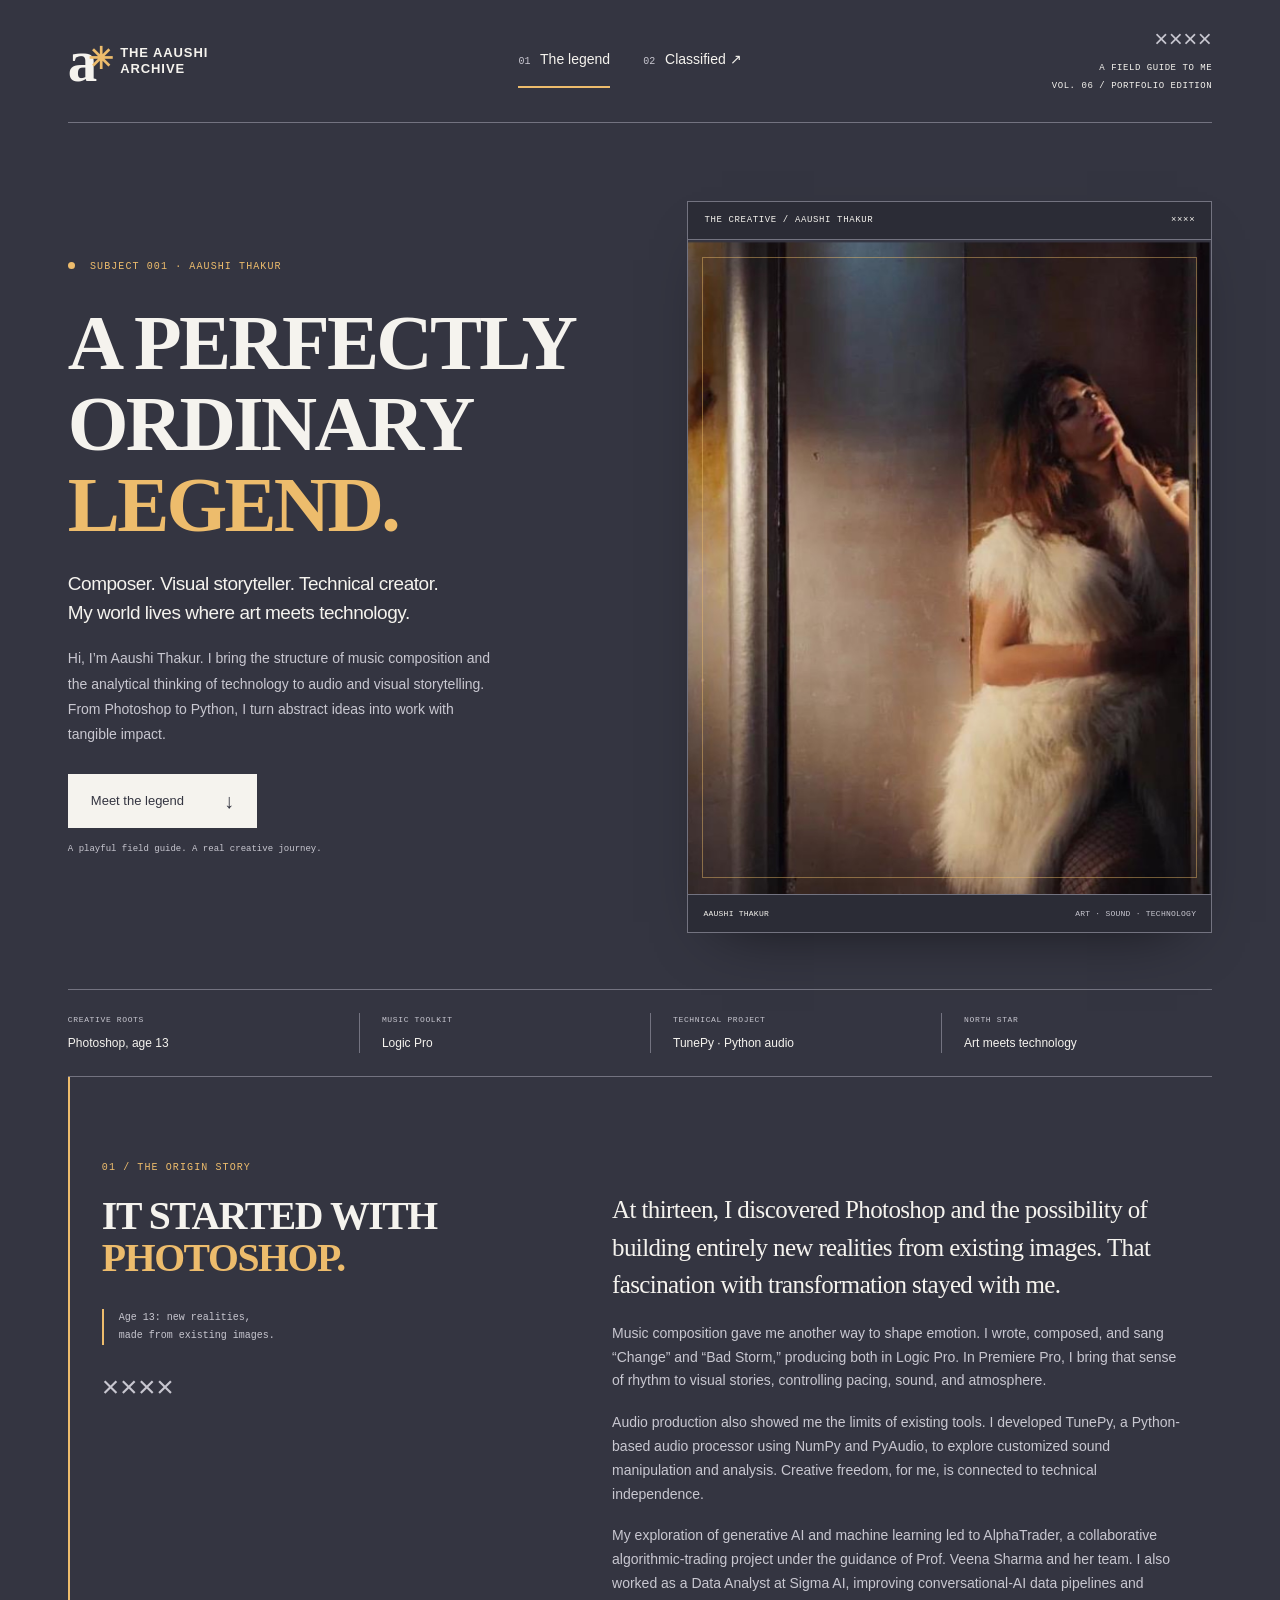
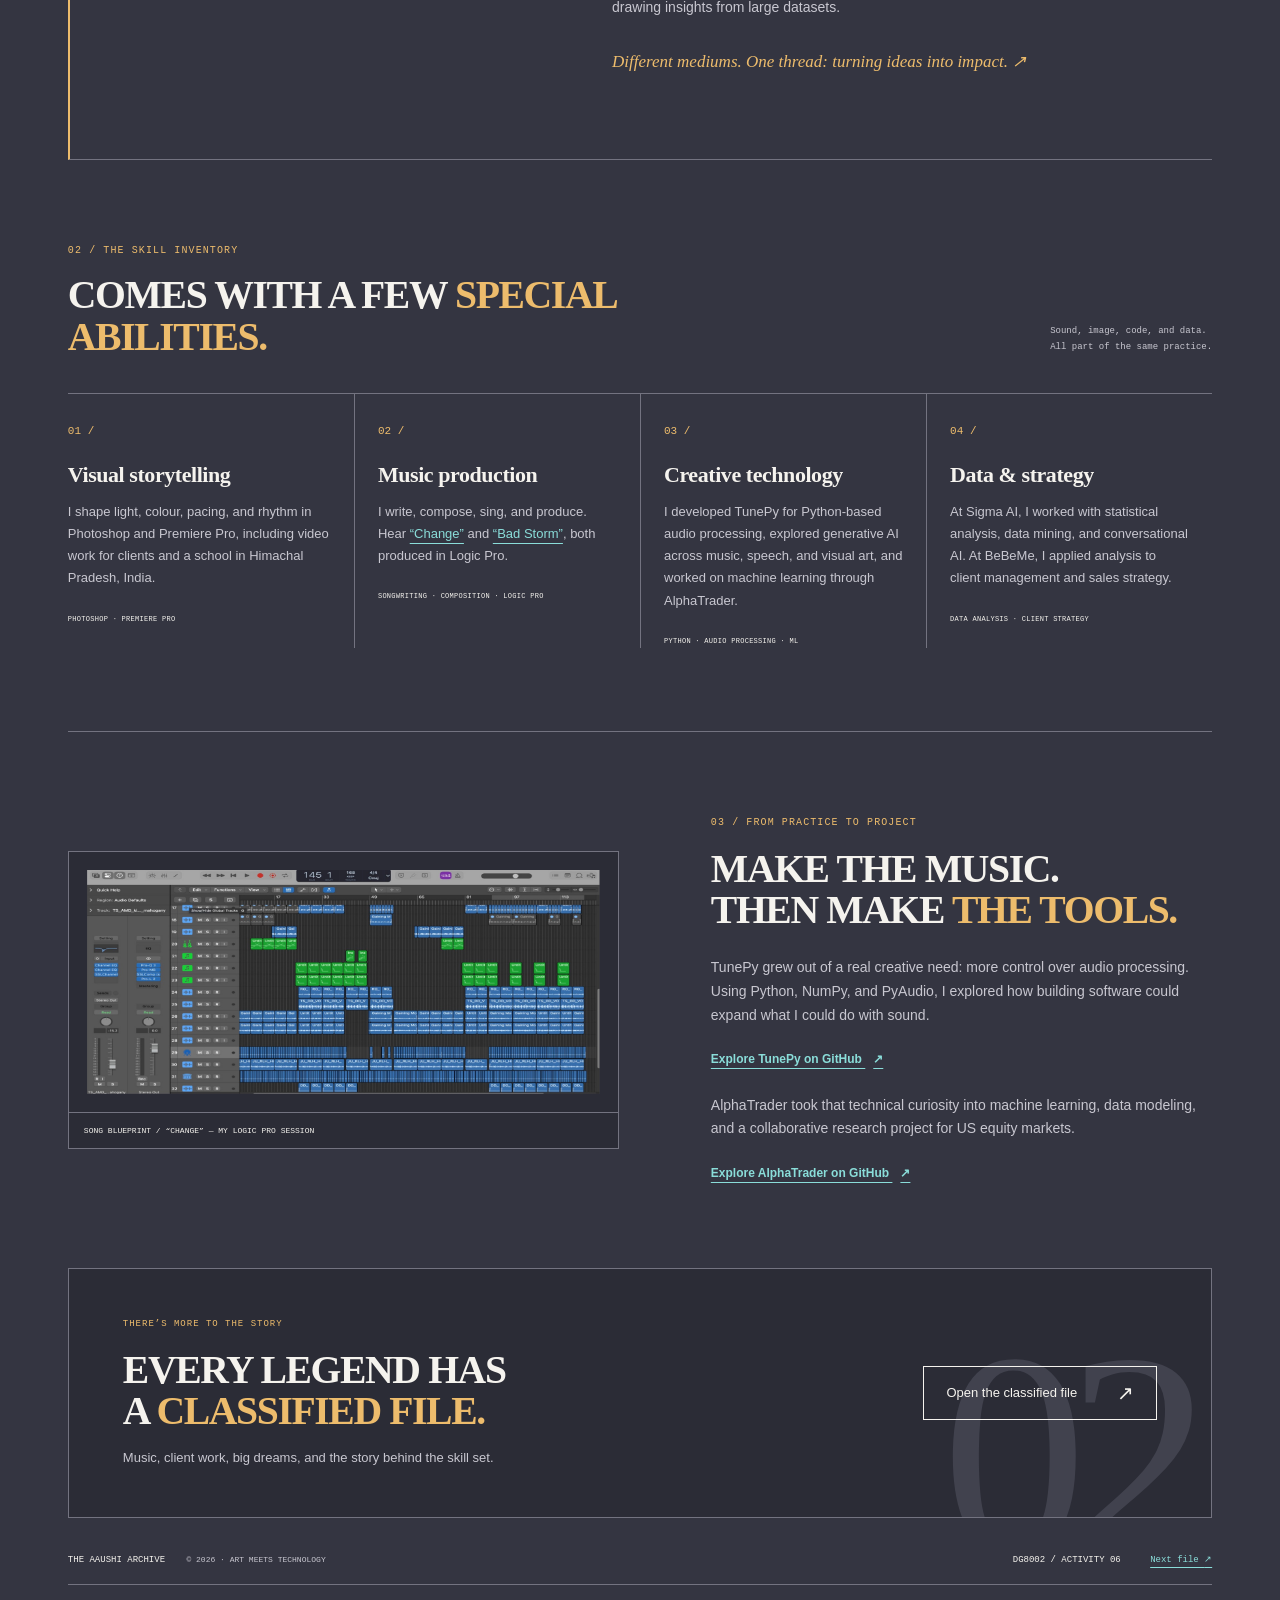
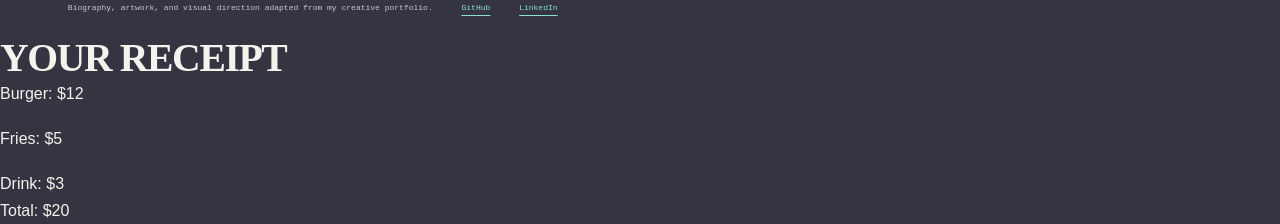
==== commit ffb779cb: "Add receipt section to index.html" ====
--- a/index.html
+++ b/index.html
@@ -124,5 +124,49 @@
         <p class="footer-disclaimer">Biography, artwork, and visual direction adapted from my creative portfolio. <a href="https://github.com/aaushithakur">GitHub</a> <a href="https://www.linkedin.com/in/aaushi-thakur/">LinkedIn</a></p>
       </footer>
     </div>
+  <h2>Your receipt</h2>
+<div id="receipt-items"></div>
+<p id="receipt-total"></p>
+  <script>
+  const order = [];
+
+  const menu = {
+    Burger: 12,
+    Pizza: 15,
+    Salad: 9,
+    Fries: 5,
+    Drink: 3
+  };
+
+  function add_item_to_order(item) {
+    order.push(item);
+  }
+
+  function calculate_total(items) {
+    let total = 0;
+
+    for (const item of items) {
+      console.log(item);
+      total += item;
+    }
+
+    return total;
+  }
+
+  add_item_to_order(menu["Burger"]);
+  add_item_to_order(menu["Fries"]);
+  add_item_to_order(menu["Drink"]);
+document.getElementById("receipt-items").innerHTML = `
+  <p>Burger: $${menu["Burger"]}</p>
+  <p>Fries: $${menu["Fries"]}</p>
+  <p>Drink: $${menu["Drink"]}</p>
+`;
+
+document.getElementById("receipt-total").textContent =
+  `Total: $${calculate_total(order)}`; 
+  console.log(order);
+  console.log("Total: " + calculate_total(order));
+</script>
   </body>
 </html>
+
